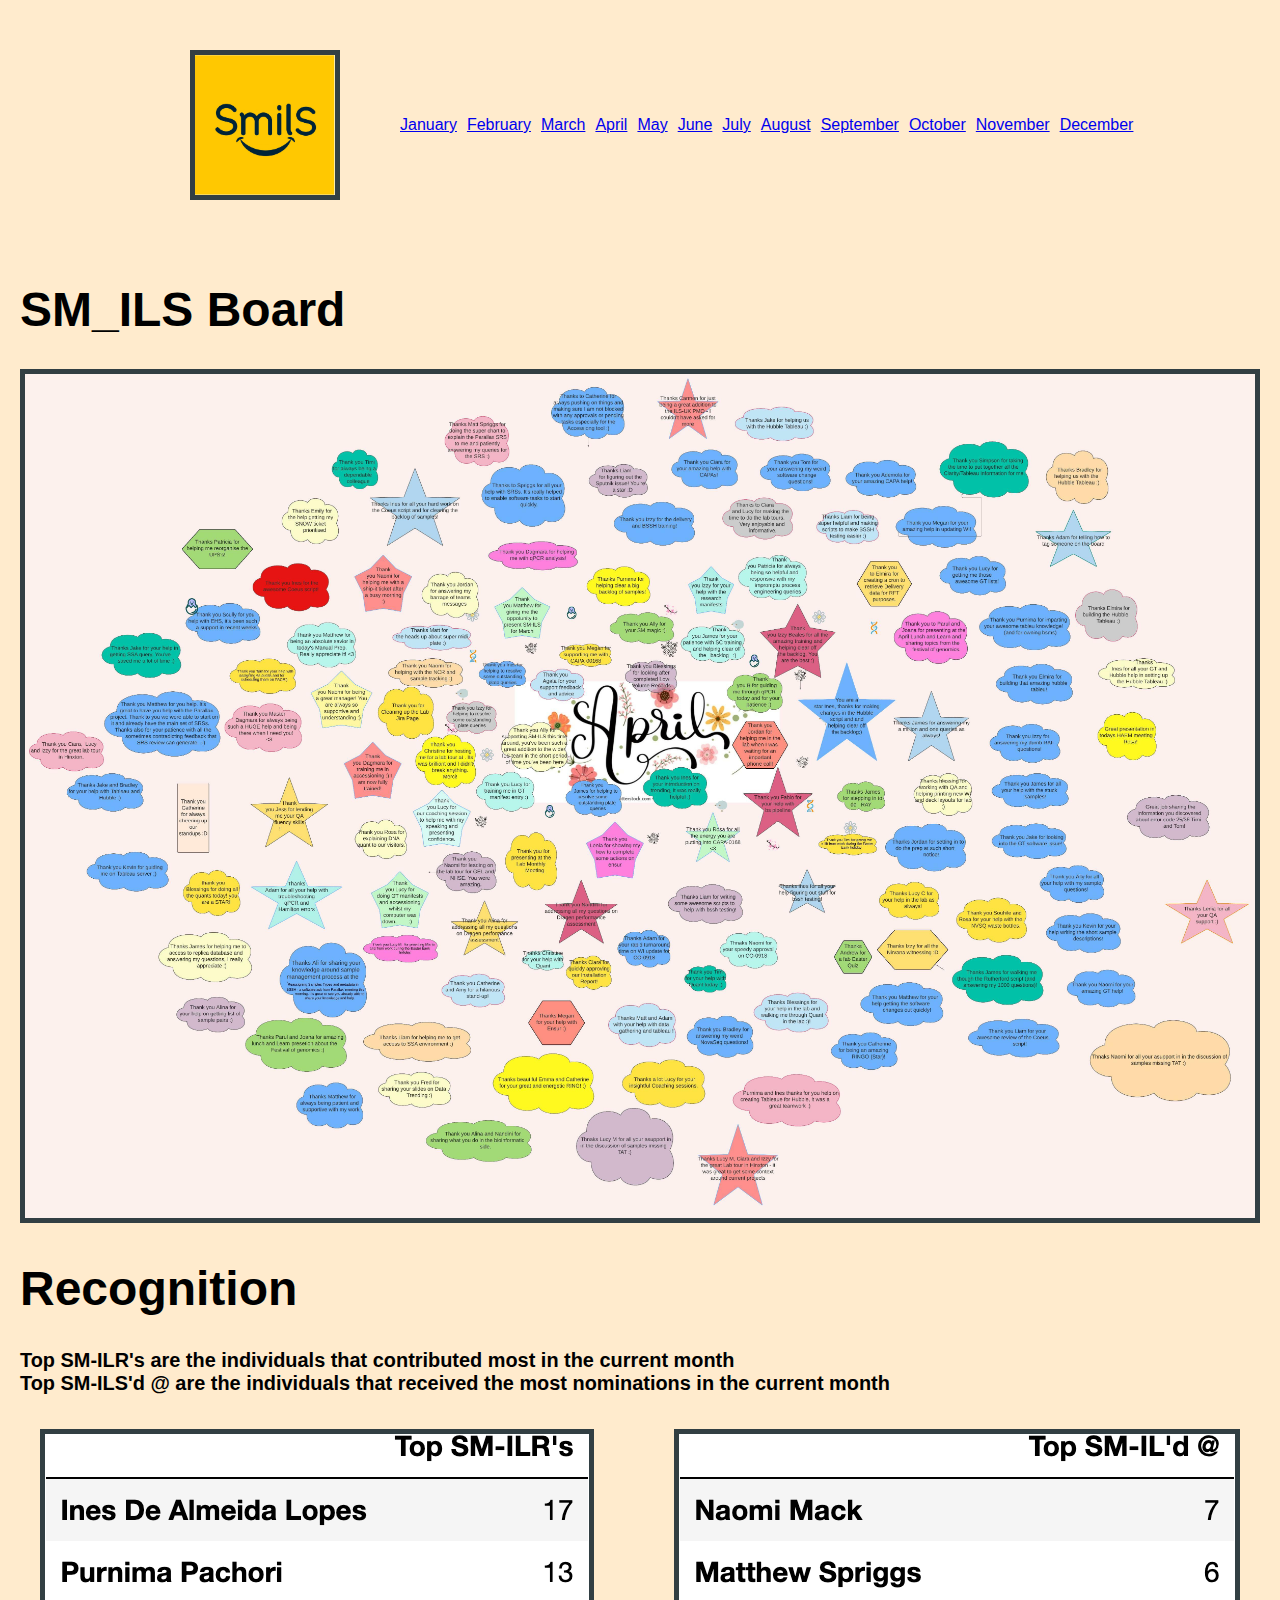
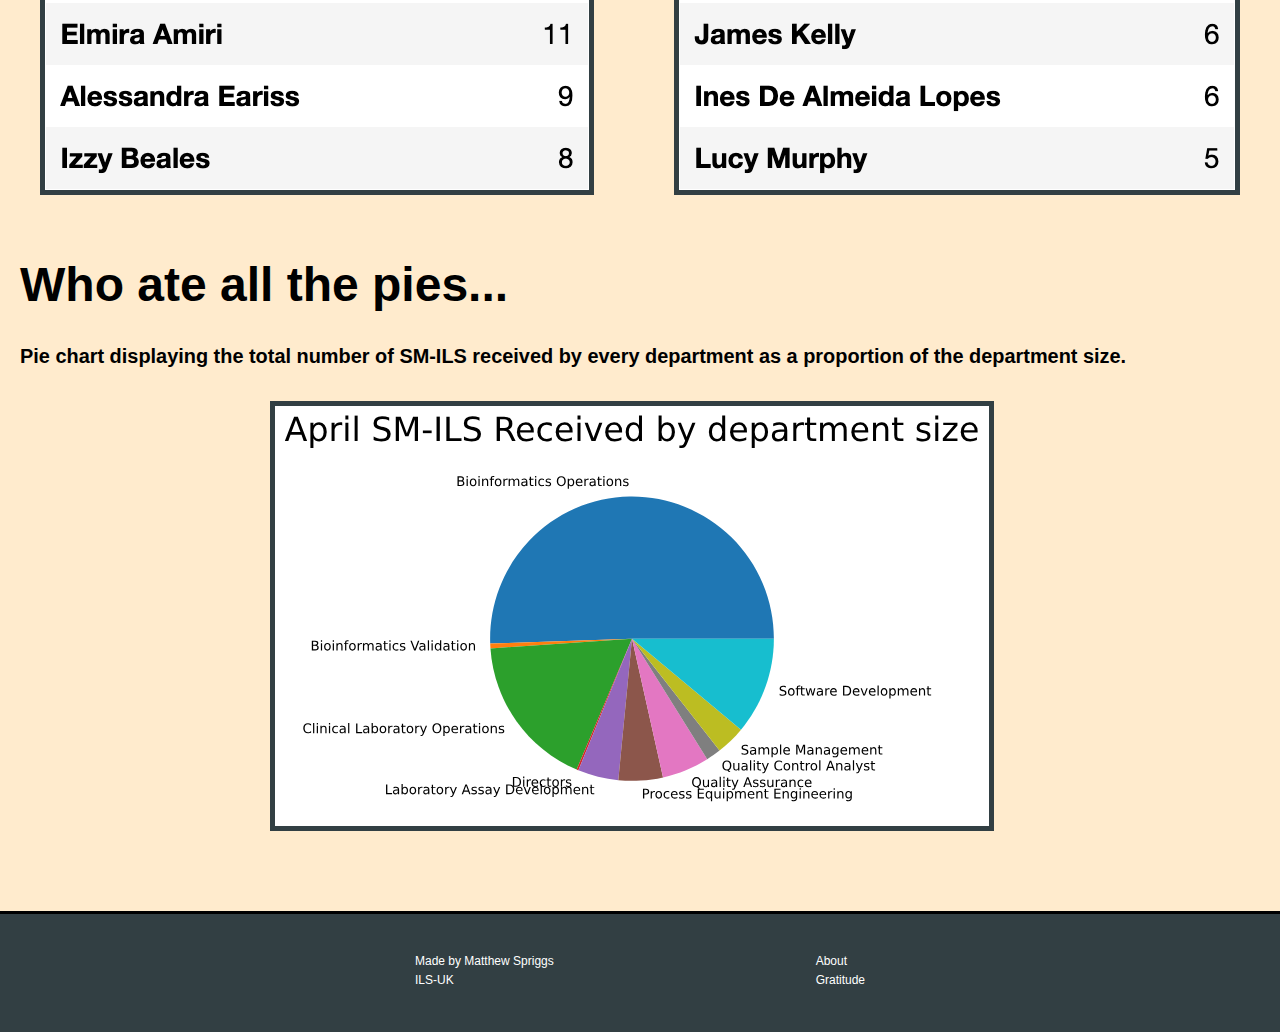
==== docs/apr/index.html @ 4ce3ee18 "version one website complete, all pages html/css made, cuurently not linked as hrefs" ====
<!DOCTYPE html>
<html lang="en">
<head>
    <meta charset="UTF-8">
    <title>April</title>
    <meta name="viewport" content="width=device-width, initial-scale=1">
    <link rel="stylesheet" href="style.css"/>
</head>

<body>
    <header class="navbar">
        <div class="navbar__brand">
            <img class="navbar__logo " src="/figures/logo/sm_ils_logo.jpg" alt="logo" />
        </div>
        <ul class="navbar__navigation">
            <li class="navbar__navigation-item"><a class="navbar__link" href="#">January</a></li>
            <li class="navbar__navigation-item"><a class="navbar__link" href="#">February</a></li>
            <li class="navbar__navigation-item"><a class="navbar__link" href="#">March</a></li>
            <li class="navbar__navigation-item"><a class="navbar__link" href="#">April</a></li>
            <li class="navbar__navigation-item"><a class="navbar__link" href="#">May</a></li>
            <li class="navbar__navigation-item"><a class="navbar__link" href="#">June</a></li>
            <li class="navbar__navigation-item"><a class="navbar__link" href="#">July</a></li>
            <li class="navbar__navigation-item"><a class="navbar__link" href="#">August</a></li>
            <li class="navbar__navigation-item"><a class="navbar__link" href="#">September</a></li>
            <li class="navbar__navigation-item"><a class="navbar__link" href="#">October</a></li>
            <li class="navbar__navigation-item"><a class="navbar__link" href="#">November</a></li>
            <li class="navbar__navigation-item"><a class="navbar__link" href="#">December</a></li>
        </ul>
    </header>
    <main class="main">
        <section class="main__board">
            <h1 class="main__title">SM_ILS Board</h1>
            <div>
                <img class="main__board__image" src="/figures/boards/SM-ILS%202022%20-%20APR-22.jpeg" alt="logo" />
            </div>
        </section>
        <section class="main__tables">
            <h1 class="main__title">Recognition</h1>
            <h5>Top SM-ILR's are the individuals that contributed most in the current month<br>Top SM-ILS'd @ are the individuals that received the most nominations in the current month</h5>
            <ul class="tables__navigation">
                <div>
                    <img class="tables__navigation__item" src="/figures/creators/April.png" alt="APR creators table" />
                </div>
                <div>
                    <img class="tables__navigation__item" src="/figures/receivers/April.png" alt="APR receivers table" />
                </div>
            </ul>
        </section>
        <section class="main__pie">
            <h1 class="main__title">Who ate all the pies...</h1>
            <h5>Pie chart displaying the total number of SM-ILS received by every department as a proportion of the department size.</h5>
            <p>
                <div id="pie__chart__div">
                    <img class="main__pie__chart" src="/figures/pies/April.svg" alt="APR pie chart" />
                </div>
            </p>
        </section>
    </main>
    <footer class="footer">
        <div class="footer__content">
            <section class="left">
                <a class="footer__item">Made by Matthew Spriggs</a>
                <a class="footer__item">ILS-UK</a>
            </section>
            <section class="right">
                <div class="footer__column">
                    <a class="footer__item">About</a>
                    <a class="footer__item">Gratitude</a>
                </div>
            </section>
        </div>
    </footer>


</body>

</html>
---- docs/apr/style.css ----
html{
    font-family: Lato, sans-serif;
}

*, *::after, *::before{
    box-sizing: inherit;
}
body{
    box-sizing: border-box;
    margin: 0;
    background-color: blanchedalmond;
}

.navbar{
    max-width: 900px;
    margin: 50px auto;
    padding: 0;
    display: flex;
    flex-direction: row;
    /*justify-content: space-between;*/
    font-size: 24px;
}

.navbar__logo{
    margin: auto;
    border: 5px solid #323f43
}

.navbar__brand{
    display: flex;
    align-items: center;
}

.main__board__image{
    margin: auto;
    border: 5px solid #323f43
}

.navbar__navigation{
    list-style: none;
    padding: 0 0 0 30px;
    display: flex;
    flex-direction: row;
    align-items: center;
    font-size: medium;
    color: #323f43;
}

.navbar__navigation-item{
    margin-left: 10px;
}

.navbar__logo{
    margin-right: 20px;
    width: 150px;
}

.main{
    max-width: 1300px;
    margin: 50px auto;
    padding: 0 20px;
    display: flex;
    flex-direction: column;
    justify-content: space-between;
    font-size: 24px;
}
.main__board__image{
    width: 100%;
}

.tables__navigation{
    padding: 0 20px;
    display: flex;
    flex-direction: row;
    justify-content: space-between;
    color: #323f43;
}

.tables__navigation__item{
    border: 5px solid;
}

.main__pie__chart{
    margin: auto;
    border: 5px solid #323f43
}

#pie__chart__div{
    padding: 0 0 0 250px
}

.footer{
    background-color: #323f43;
    padding: 40px 0;
    margin: 50px 0 0 0;
    border-top: solid black;
    color: white;
    font-size: 12px;
}

.footer__content {
    max-width: 450px;
    margin: 0 auto;
    display: flex;
    flex-direction: row;
}

.footer .left{
    flex-grow: 2;
    display: flex;
    flex-direction: column;
}

.foorer .right{
    flex-grow: 1;
    display: flex;
    flex-direction: row;
}

.footer__column{
    display: flex;
    flex-direction: column;
    margin-left: 50px;
}

.footer__item{
    margin-bottom: 5px;
    color: inherit;
    text-decoration: none;
}
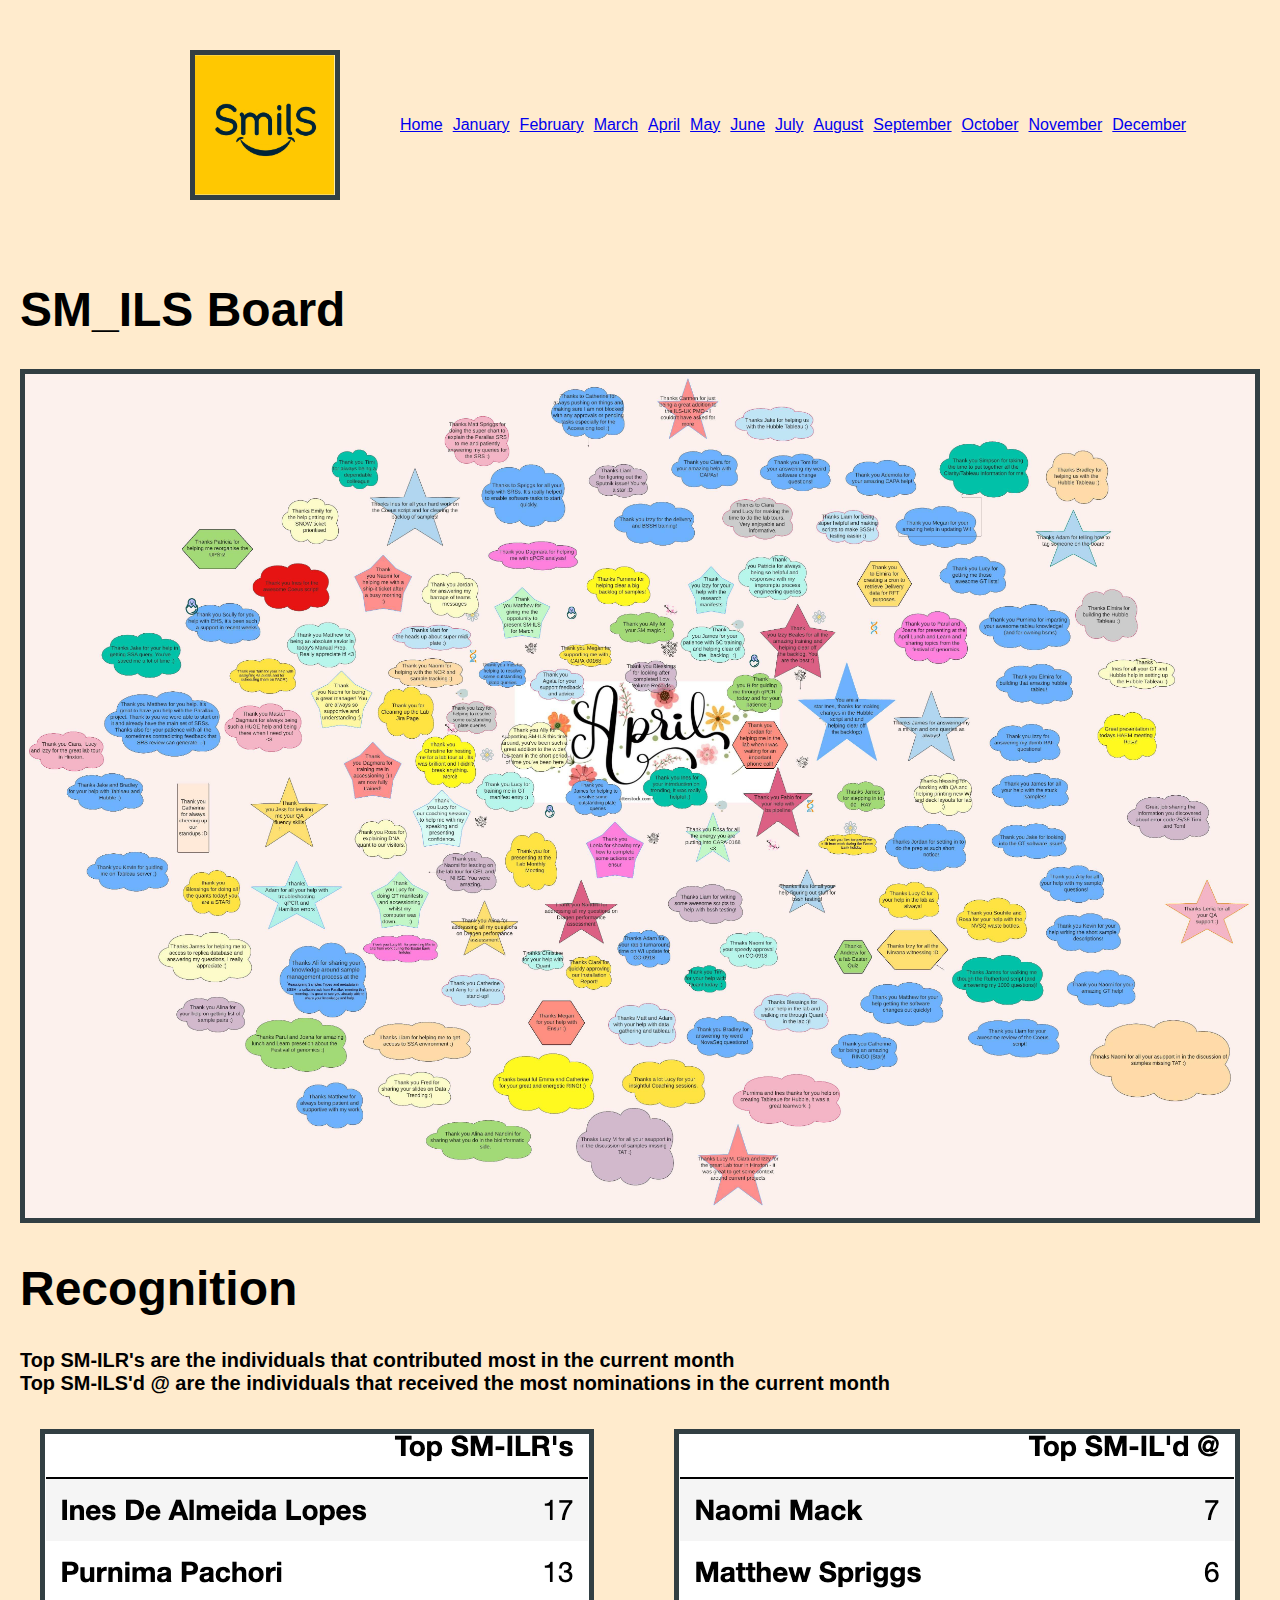
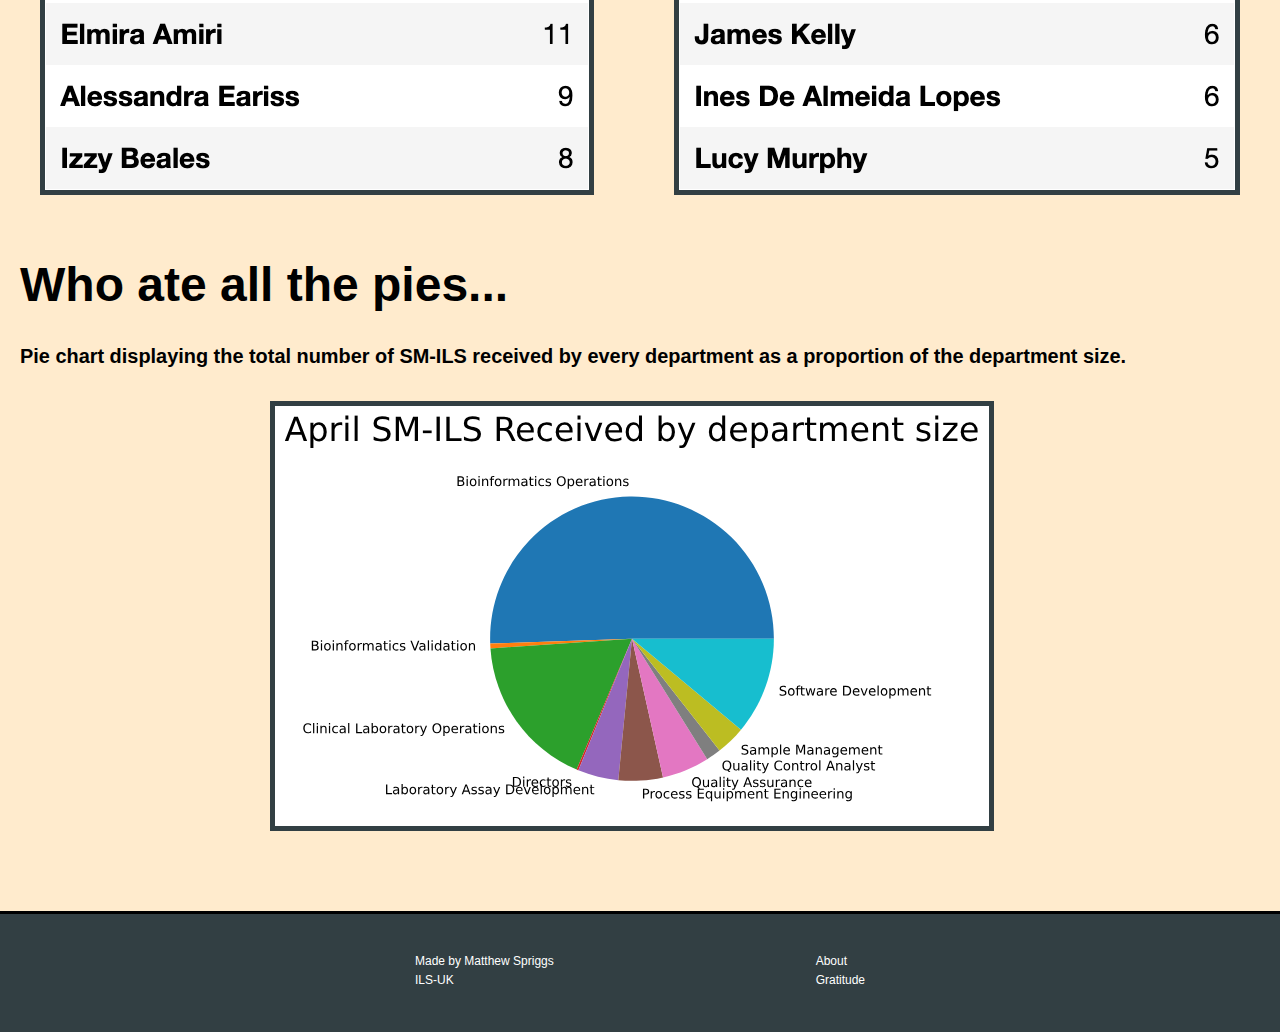
==== commit bc21ce7e: "fixed hrefs and used global css file" ====
--- a/docs/apr/index.html
+++ b/docs/apr/index.html
@@ -4,7 +4,7 @@
     <meta charset="UTF-8">
     <title>April</title>
     <meta name="viewport" content="width=device-width, initial-scale=1">
-    <link rel="stylesheet" href="style.css"/>
+    <link rel="stylesheet" href="/style.css"/>
 </head>
 
 <body>
@@ -13,18 +13,19 @@
             <img class="navbar__logo " src="/figures/logo/sm_ils_logo.jpg" alt="logo" />
         </div>
         <ul class="navbar__navigation">
-            <li class="navbar__navigation-item"><a class="navbar__link" href="#">January</a></li>
-            <li class="navbar__navigation-item"><a class="navbar__link" href="#">February</a></li>
-            <li class="navbar__navigation-item"><a class="navbar__link" href="#">March</a></li>
-            <li class="navbar__navigation-item"><a class="navbar__link" href="#">April</a></li>
-            <li class="navbar__navigation-item"><a class="navbar__link" href="#">May</a></li>
-            <li class="navbar__navigation-item"><a class="navbar__link" href="#">June</a></li>
-            <li class="navbar__navigation-item"><a class="navbar__link" href="#">July</a></li>
-            <li class="navbar__navigation-item"><a class="navbar__link" href="#">August</a></li>
-            <li class="navbar__navigation-item"><a class="navbar__link" href="#">September</a></li>
-            <li class="navbar__navigation-item"><a class="navbar__link" href="#">October</a></li>
-            <li class="navbar__navigation-item"><a class="navbar__link" href="#">November</a></li>
-            <li class="navbar__navigation-item"><a class="navbar__link" href="#">December</a></li>
+            <li class="navbar__navigation-item"><a class="navbar__link" href="/index.html">Home</a></li>
+            <li class="navbar__navigation-item"><a class="navbar__link" href="/docs/jan/index.html">January</a></li>
+            <li class="navbar__navigation-item"><a class="navbar__link" href="/docs/feb/index.html">February</a></li>
+            <li class="navbar__navigation-item"><a class="navbar__link" href="/docs/mar/index.html">March</a></li>
+            <li class="navbar__navigation-item"><a class="navbar__link" href="/docs/apr/index.html">April</a></li>
+            <li class="navbar__navigation-item"><a class="navbar__link" href="/docs/may/index.html">May</a></li>
+            <li class="navbar__navigation-item"><a class="navbar__link" href="/docs/jun/index.html">June</a></li>
+            <li class="navbar__navigation-item"><a class="navbar__link" href="/docs/jul/index.html">July</a></li>
+            <li class="navbar__navigation-item"><a class="navbar__link" href="/docs/aug/index.html">August</a></li>
+            <li class="navbar__navigation-item"><a class="navbar__link" href="/docs/sep/index.html">September</a></li>
+            <li class="navbar__navigation-item"><a class="navbar__link" href="/docs/oct/index.html">October</a></li>
+            <li class="navbar__navigation-item"><a class="navbar__link" href="/docs/nov/index.html">November</a></li>
+            <li class="navbar__navigation-item"><a class="navbar__link" href="/docs/dec/index.html">December</a></li>
         </ul>
     </header>
     <main class="main">
--- a/style.css
+++ b/style.css
@@ -0,0 +1,131 @@
+html{
+    font-family: Lato, sans-serif;
+}
+
+*, *::after, *::before{
+    box-sizing: inherit;
+}
+body{
+    box-sizing: border-box;
+    margin: 0;
+    background-color: blanchedalmond;
+}
+
+.navbar{
+    max-width: 900px;
+    margin: 50px auto;
+    padding: 0;
+    display: flex;
+    flex-direction: row;
+    /*justify-content: space-between;*/
+    font-size: 24px;
+}
+
+.navbar__logo{
+    margin: auto;
+    border: 5px solid #323f43
+}
+
+.navbar__brand{
+    display: flex;
+    align-items: center;
+}
+
+.main__board__image{
+    margin: auto;
+    border: 5px solid #323f43
+}
+
+.navbar__navigation{
+    list-style: none;
+    padding: 0 0 0 30px;
+    display: flex;
+    flex-direction: row;
+    align-items: center;
+    font-size: medium;
+    color: #323f43;
+}
+
+.navbar__navigation-item{
+    margin-left: 10px;
+}
+
+.navbar__logo{
+    margin-right: 20px;
+    width: 150px;
+}
+
+.main{
+    max-width: 1300px;
+    margin: 50px auto;
+    padding: 0 20px;
+    display: flex;
+    flex-direction: column;
+    justify-content: space-between;
+    font-size: 24px;
+}
+.main__board__image{
+    width: 100%;
+}
+
+.tables__navigation{
+    padding: 0 20px;
+    display: flex;
+    flex-direction: row;
+    justify-content: space-between;
+    color: #323f43;
+}
+
+.tables__navigation__item{
+    border: 5px solid;
+}
+
+.main__pie__chart{
+    margin: auto;
+    border: 5px solid #323f43
+}
+
+#pie__chart__div{
+    padding: 0 0 0 250px
+}
+
+.footer{
+    background-color: #323f43;
+    padding: 40px 0;
+    margin: 50px 0 0 0;
+    border-top: solid black;
+    color: white;
+    font-size: 12px;
+}
+
+.footer__content {
+    max-width: 450px;
+    margin: 0 auto;
+    display: flex;
+    flex-direction: row;
+}
+
+.footer .left{
+    flex-grow: 2;
+    display: flex;
+    flex-direction: column;
+}
+
+.foorer .right{
+    flex-grow: 1;
+    display: flex;
+    flex-direction: row;
+}
+
+.footer__column{
+    display: flex;
+    flex-direction: column;
+    margin-left: 50px;
+}
+
+.footer__item{
+    margin-bottom: 5px;
+    color: inherit;
+    text-decoration: none;
+}
+
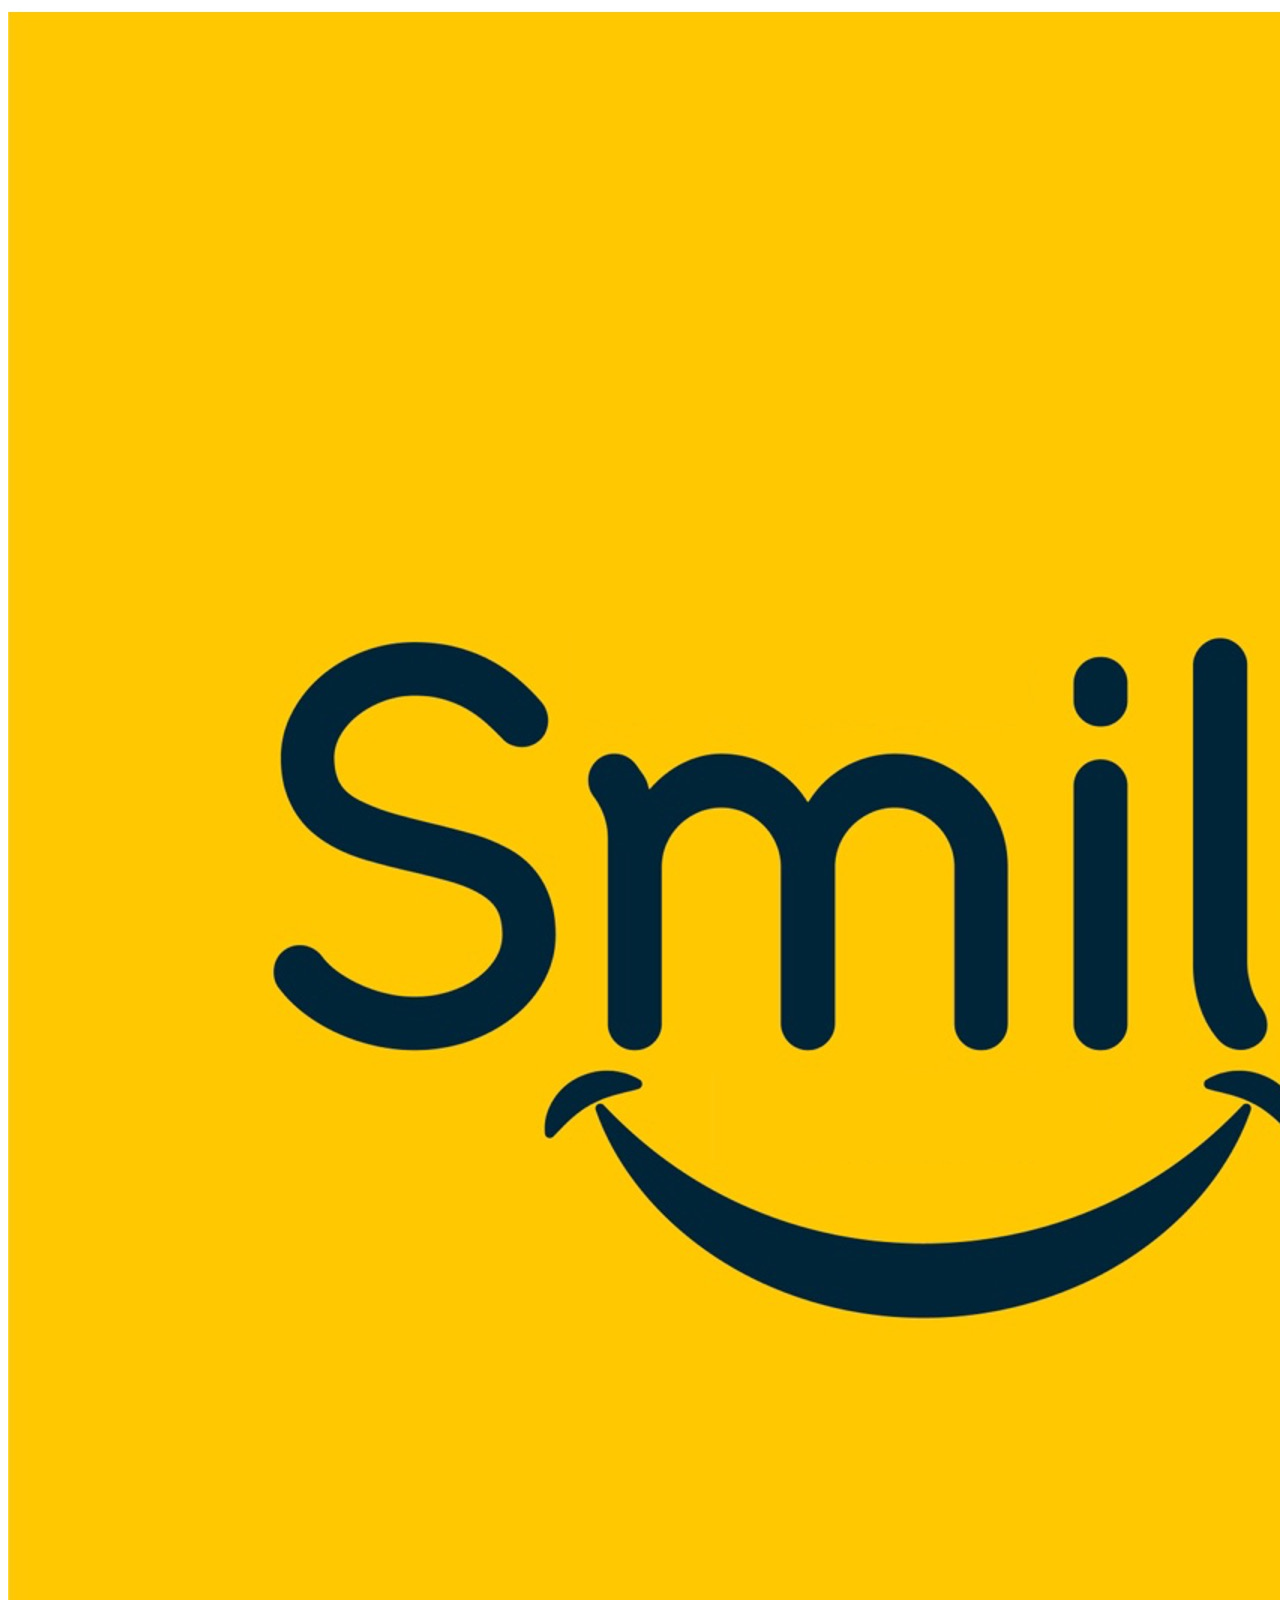
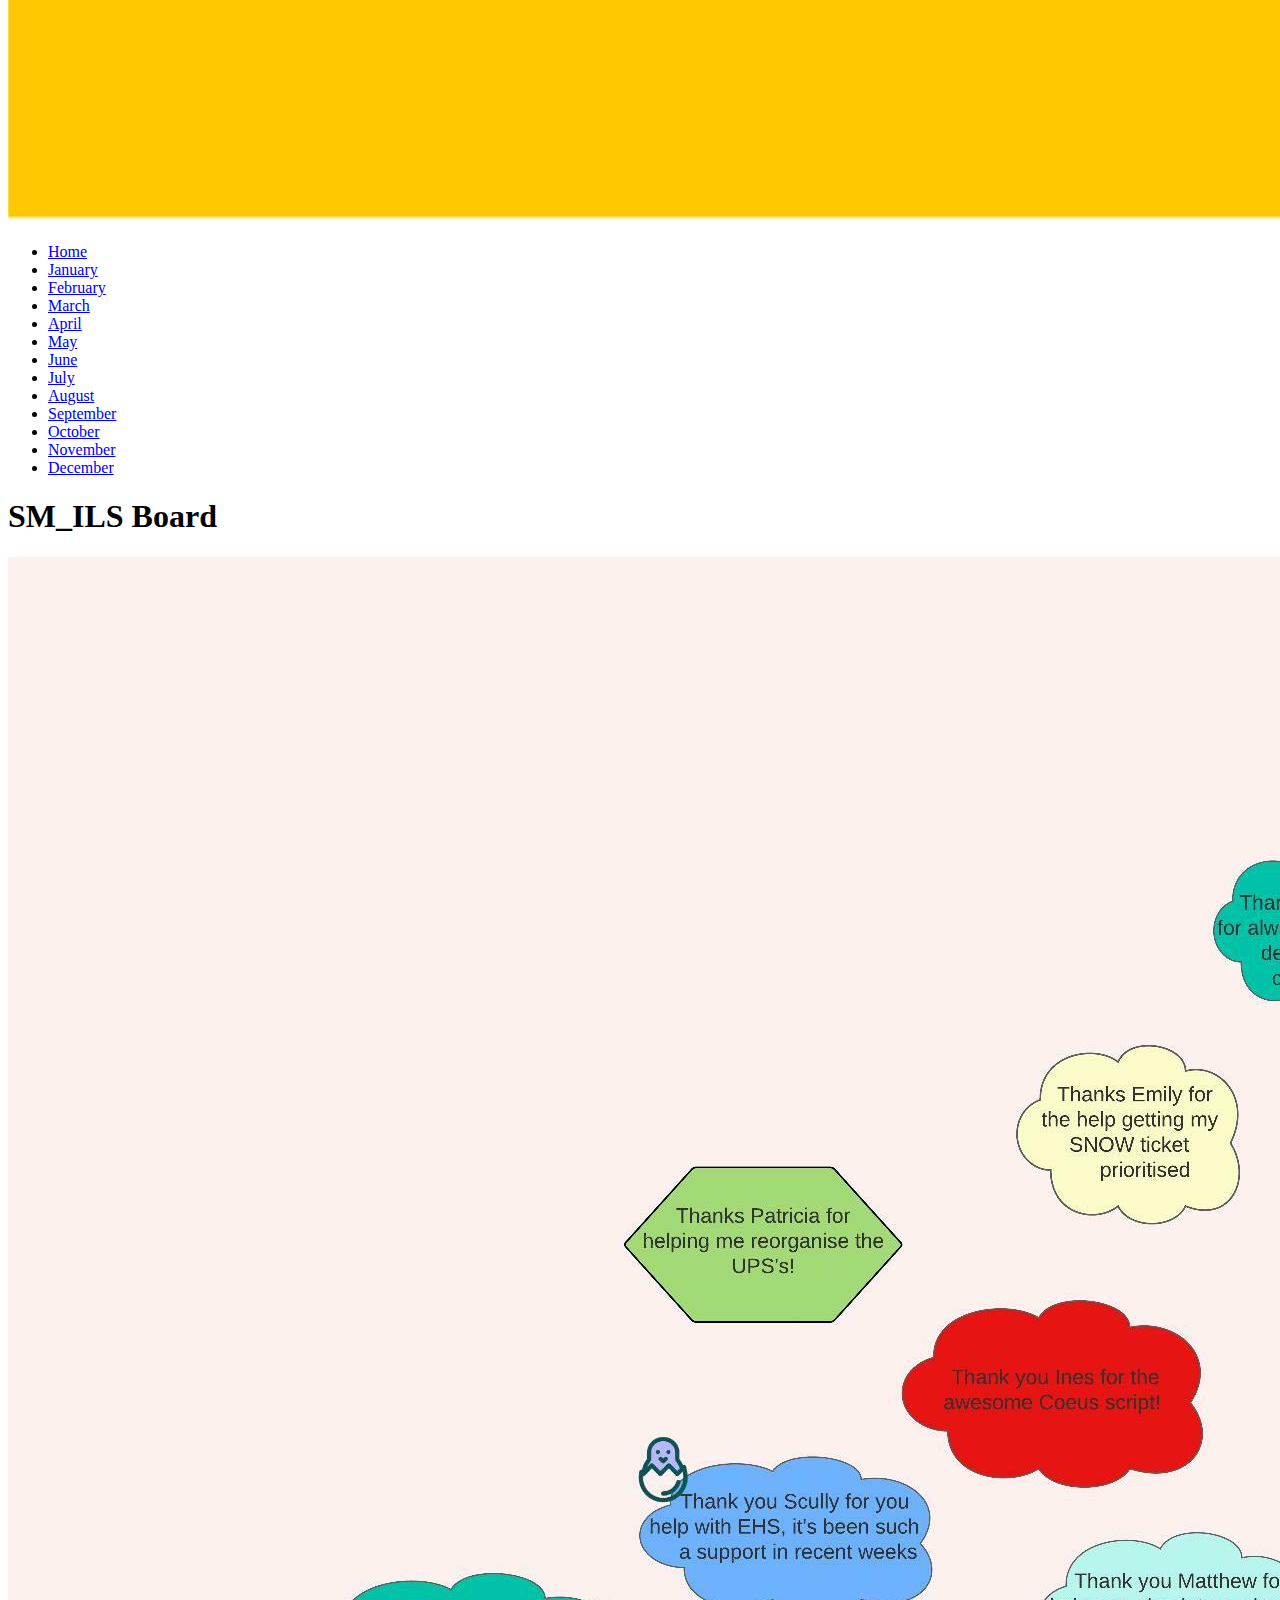
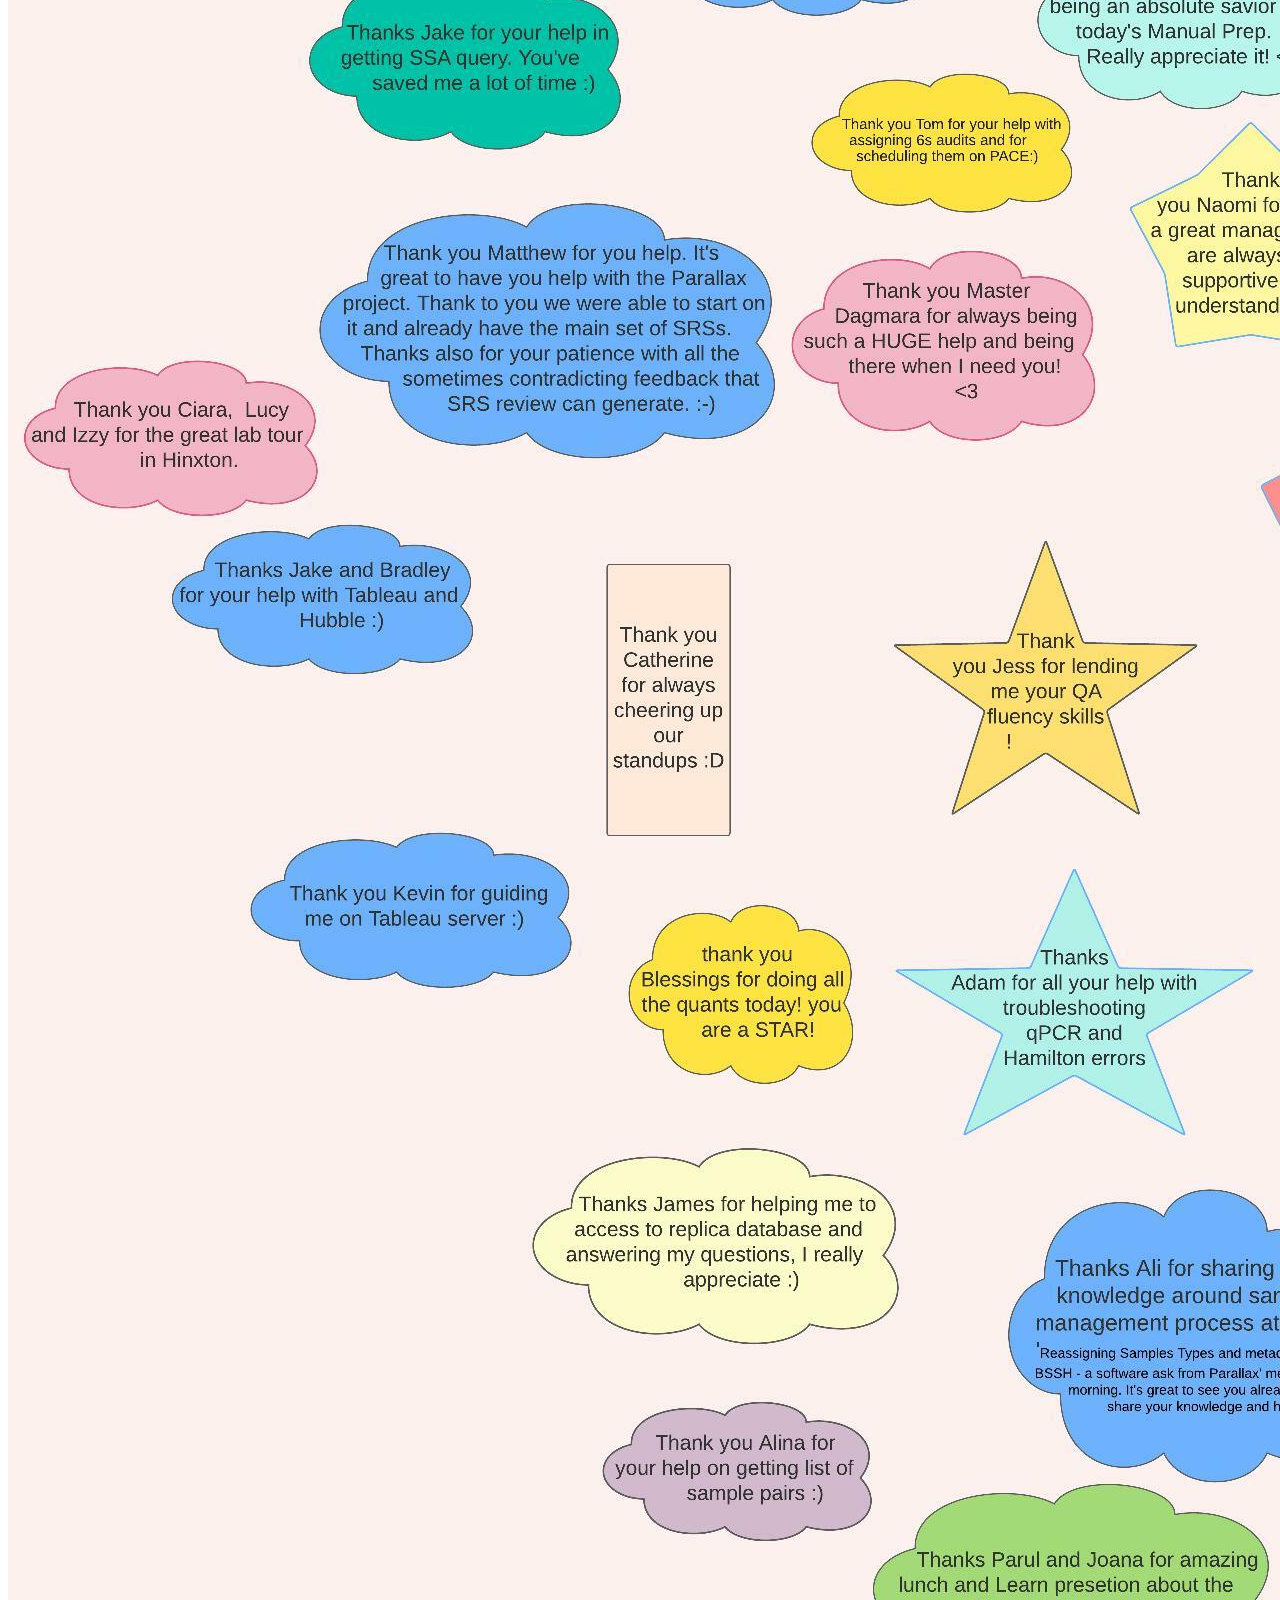
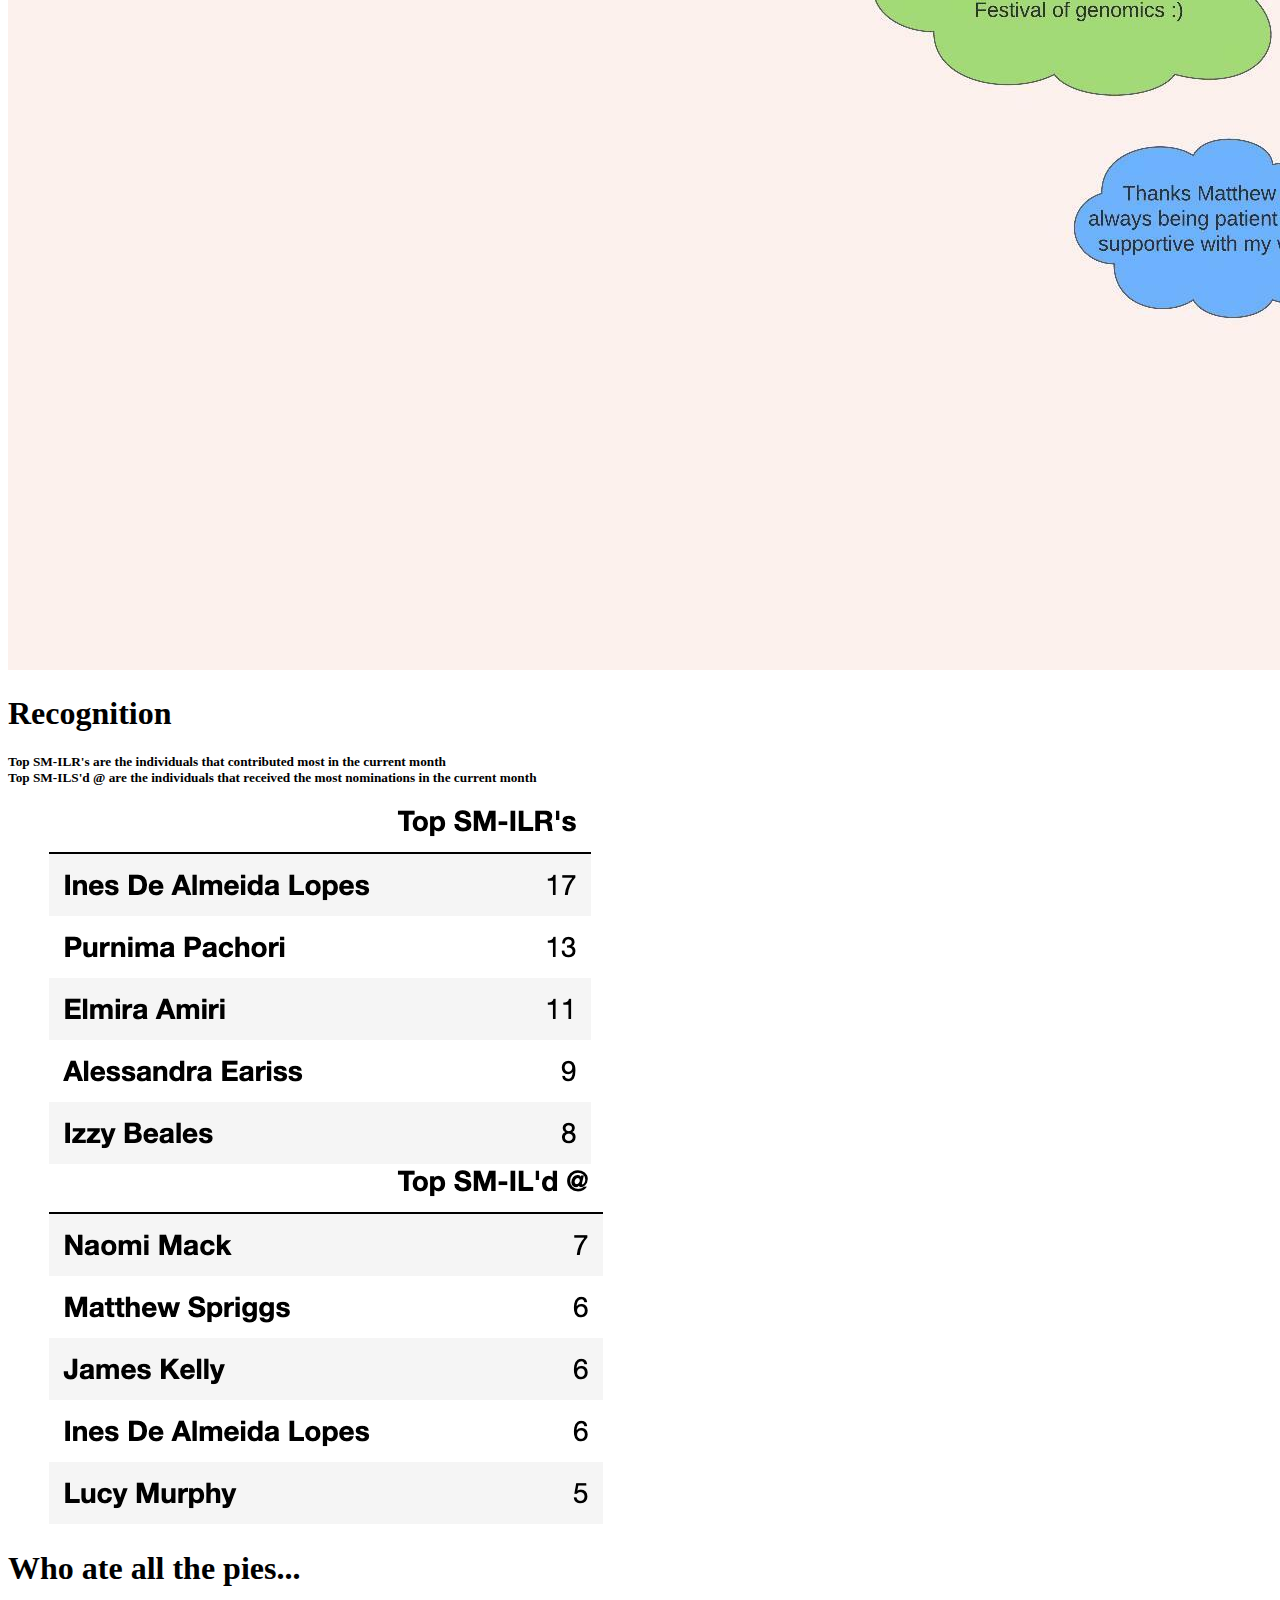
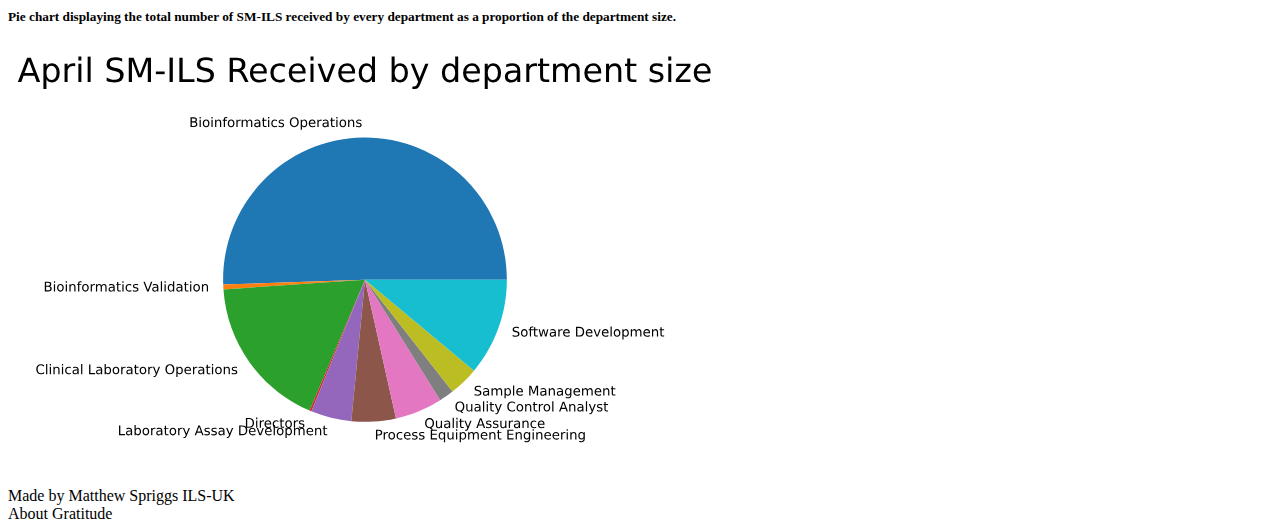
==== commit e14d4bb1: "fixed relative references in href to include /sm-ils review 2022/<ref>" ====
--- a/docs/apr/index.html
+++ b/docs/apr/index.html
@@ -4,7 +4,7 @@
     <meta charset="UTF-8">
     <title>April</title>
     <meta name="viewport" content="width=device-width, initial-scale=1">
-    <link rel="stylesheet" href="/style.css"/>
+    <link rel="stylesheet" href="/sm-ils review 2022/style.css"/>
 </head>
 
 <body>
@@ -13,19 +13,19 @@
             <img class="navbar__logo " src="/figures/logo/sm_ils_logo.jpg" alt="logo" />
         </div>
         <ul class="navbar__navigation">
-            <li class="navbar__navigation-item"><a class="navbar__link" href="/index.html">Home</a></li>
-            <li class="navbar__navigation-item"><a class="navbar__link" href="/docs/jan/index.html">January</a></li>
-            <li class="navbar__navigation-item"><a class="navbar__link" href="/docs/feb/index.html">February</a></li>
-            <li class="navbar__navigation-item"><a class="navbar__link" href="/docs/mar/index.html">March</a></li>
-            <li class="navbar__navigation-item"><a class="navbar__link" href="/docs/apr/index.html">April</a></li>
-            <li class="navbar__navigation-item"><a class="navbar__link" href="/docs/may/index.html">May</a></li>
-            <li class="navbar__navigation-item"><a class="navbar__link" href="/docs/jun/index.html">June</a></li>
-            <li class="navbar__navigation-item"><a class="navbar__link" href="/docs/jul/index.html">July</a></li>
-            <li class="navbar__navigation-item"><a class="navbar__link" href="/docs/aug/index.html">August</a></li>
-            <li class="navbar__navigation-item"><a class="navbar__link" href="/docs/sep/index.html">September</a></li>
-            <li class="navbar__navigation-item"><a class="navbar__link" href="/docs/oct/index.html">October</a></li>
-            <li class="navbar__navigation-item"><a class="navbar__link" href="/docs/nov/index.html">November</a></li>
-            <li class="navbar__navigation-item"><a class="navbar__link" href="/docs/dec/index.html">December</a></li>
+            <li class="navbar__navigation-item"><a class="navbar__link" href="/sm-ils review 2022/index.html">Home</a></li>
+            <li class="navbar__navigation-item"><a class="navbar__link" href="/sm-ils review 2022/docs/jan/index.html">January</a></li>
+            <li class="navbar__navigation-item"><a class="navbar__link" href="/sm-ils review 2022/docs/feb/index.html">February</a></li>
+            <li class="navbar__navigation-item"><a class="navbar__link" href="/sm-ils review 2022/docs/mar/index.html">March</a></li>
+            <li class="navbar__navigation-item"><a class="navbar__link" href="/sm-ils review 2022/docs/apr/index.html">April</a></li>
+            <li class="navbar__navigation-item"><a class="navbar__link" href="/sm-ils review 2022/docs/may/index.html">May</a></li>
+            <li class="navbar__navigation-item"><a class="navbar__link" href="/sm-ils review 2022/docs/jun/index.html">June</a></li>
+            <li class="navbar__navigation-item"><a class="navbar__link" href="/sm-ils review 2022/docs/jul/index.html">July</a></li>
+            <li class="navbar__navigation-item"><a class="navbar__link" href="/sm-ils review 2022/docs/aug/index.html">August</a></li>
+            <li class="navbar__navigation-item"><a class="navbar__link" href="/sm-ils review 2022/docs/sep/index.html">September</a></li>
+            <li class="navbar__navigation-item"><a class="navbar__link" href="/sm-ils review 2022/docs/oct/index.html">October</a></li>
+            <li class="navbar__navigation-item"><a class="navbar__link" href="/sm-ils review 2022/docs/nov/index.html">November</a></li>
+            <li class="navbar__navigation-item"><a class="navbar__link" href="/sm-ils review 2022/docs/dec/index.html">December</a></li>
         </ul>
     </header>
     <main class="main">
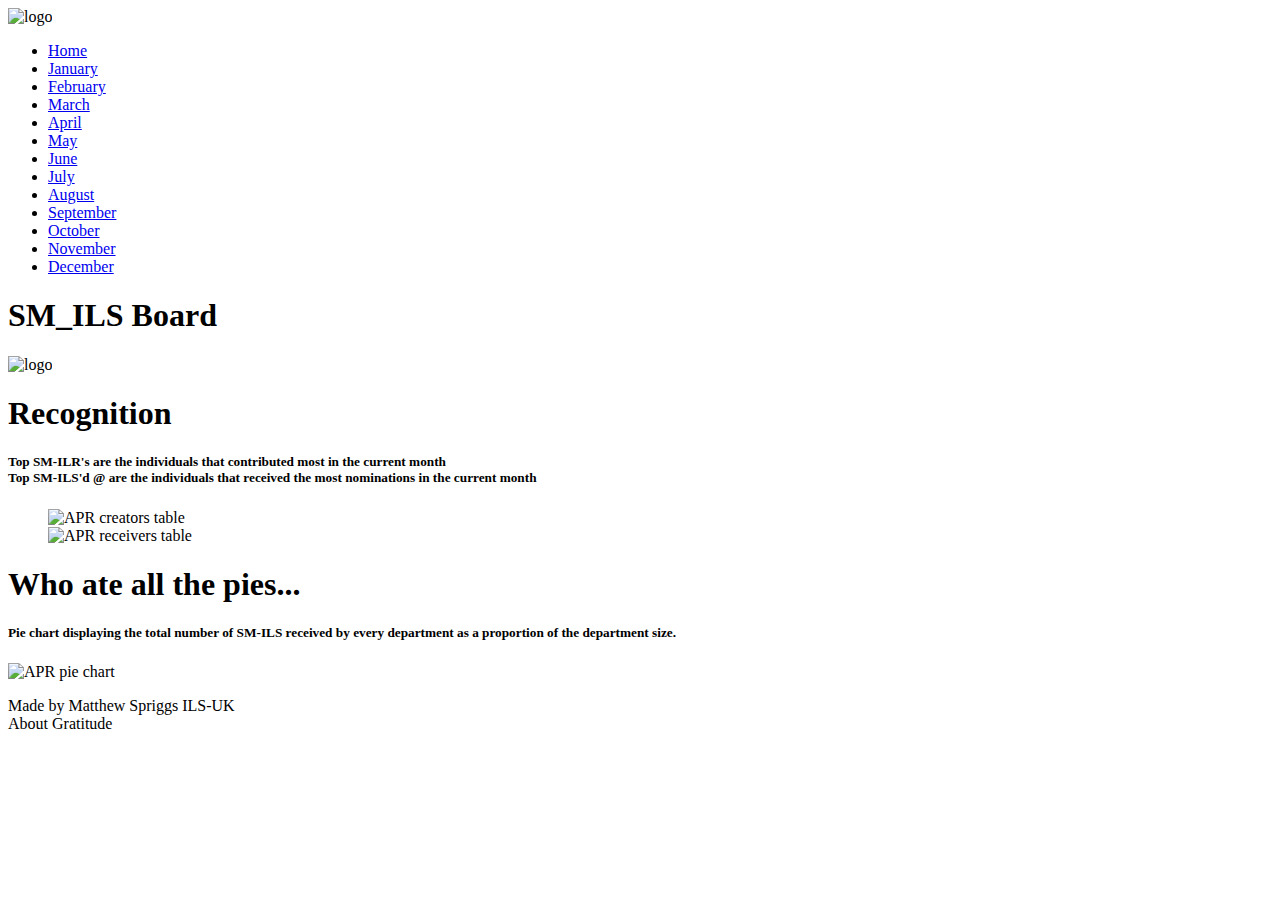
==== commit c5ed1de3: "went back and fixed hrefs for all images and css files" ====
--- a/docs/apr/index.html
+++ b/docs/apr/index.html
@@ -10,7 +10,7 @@
 <body>
     <header class="navbar">
         <div class="navbar__brand">
-            <img class="navbar__logo " src="/figures/logo/sm_ils_logo.jpg" alt="logo" />
+            <img class="navbar__logo " src="/sm-ils review 2022/figures/logo/sm_ils_logo.jpg" alt="logo" />
         </div>
         <ul class="navbar__navigation">
             <li class="navbar__navigation-item"><a class="navbar__link" href="/sm-ils review 2022/index.html">Home</a></li>
@@ -32,7 +32,7 @@
         <section class="main__board">
             <h1 class="main__title">SM_ILS Board</h1>
             <div>
-                <img class="main__board__image" src="/figures/boards/SM-ILS%202022%20-%20APR-22.jpeg" alt="logo" />
+                <img class="main__board__image" src="/sm-ils review 2022/figures/boards/SM-ILS%202022%20-%20APR-22.jpeg" alt="logo" />
             </div>
         </section>
         <section class="main__tables">
@@ -40,10 +40,10 @@
             <h5>Top SM-ILR's are the individuals that contributed most in the current month<br>Top SM-ILS'd @ are the individuals that received the most nominations in the current month</h5>
             <ul class="tables__navigation">
                 <div>
-                    <img class="tables__navigation__item" src="/figures/creators/April.png" alt="APR creators table" />
+                    <img class="tables__navigation__item" src="/sm-ils review 2022/figures/creators/April.png" alt="APR creators table" />
                 </div>
                 <div>
-                    <img class="tables__navigation__item" src="/figures/receivers/April.png" alt="APR receivers table" />
+                    <img class="tables__navigation__item" src="/sm-ils review 2022/figures/receivers/April.png" alt="APR receivers table" />
                 </div>
             </ul>
         </section>
@@ -52,7 +52,7 @@
             <h5>Pie chart displaying the total number of SM-ILS received by every department as a proportion of the department size.</h5>
             <p>
                 <div id="pie__chart__div">
-                    <img class="main__pie__chart" src="/figures/pies/April.svg" alt="APR pie chart" />
+                    <img class="main__pie__chart" src="/sm-ils review 2022/figures/pies/April.svg" alt="APR pie chart" />
                 </div>
             </p>
         </section>
